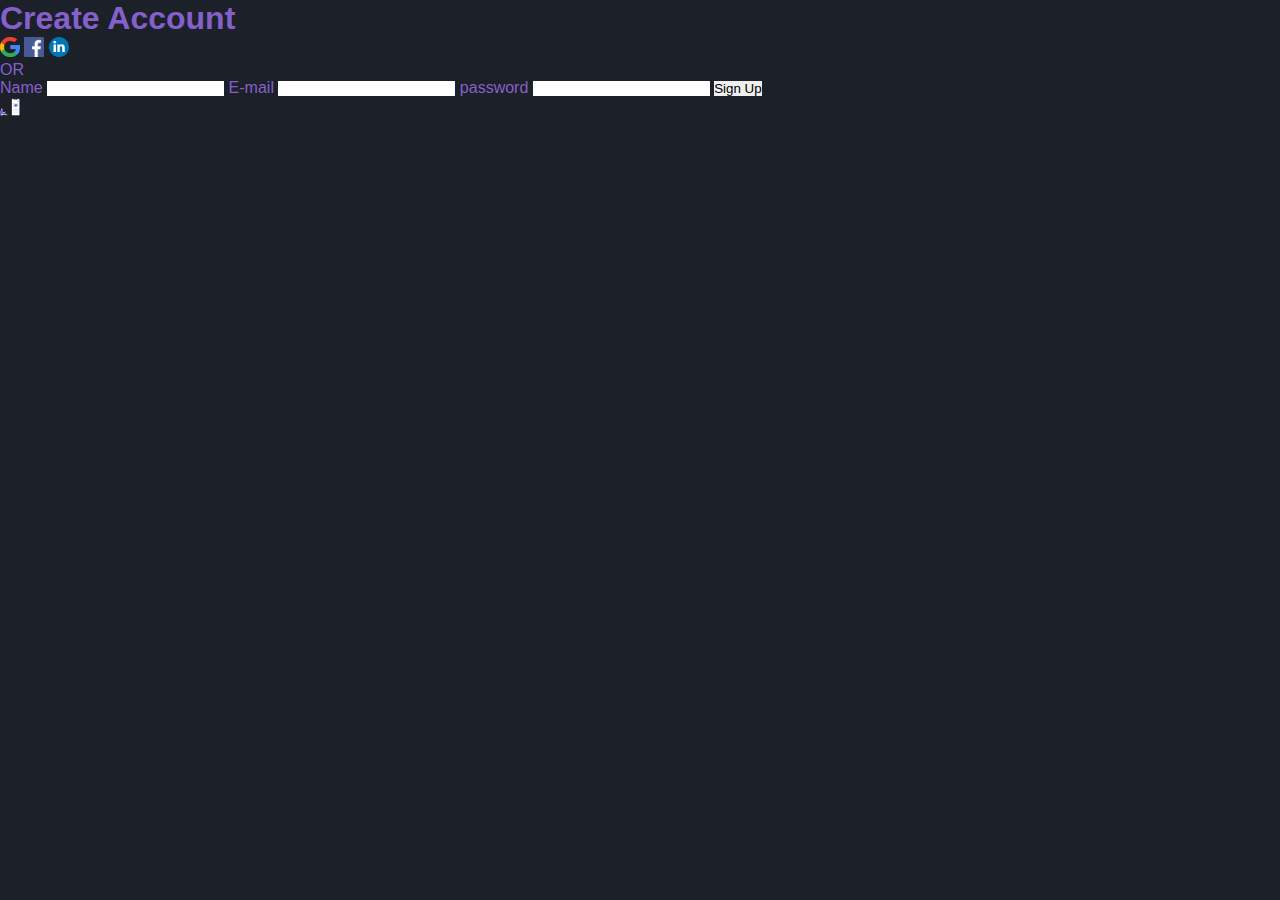
==== Layout_2/index.html @ 22633712 "pagina de login" ====
<!DOCTYPE html>
<html lang="pt-br">
<head>
    <meta charset="UTF-8">
    <meta name="viewport" content="width=device-width, initial-scale=1.0">
    <title>Login Page</title>
    <link rel="stylesheet" href="style.css">
</head>
<body>
    
    <main>
        <h1>Create Account</h1>
        <div class="social-midia">
            <a href="#"><img src="imagens/google.png" alt=""></a>
            <a href="#"><img src="imagens/facebook.png" alt=""></a>
            <a href="#"><img src="imagens/linkedin.png" alt=""></a>
        </div>
        <div class="alternative"><span>OR</span></div>

        <form action="">
            <label for="name">
                <span>Name</span>
                <input type="text" id="name" name="name">
            </label>
            <label for="email">
                <span>E-mail</span>
                <input type="email" id="email" name="email">
            </label>
            <label for="password">
                <span>password</span>
                <input type="password" id="password" name="password">
            </label>
            <input type="submit" value="Sign Up">
        </form>
    </main>
    <section class="imagens"><img src="imagens/mobile.svg" alt="Mobile"></section>
    <div class="circle"></div>
</body>
</html>
---- Layout_2/style.css ----
*{
    margin: 0;
    padding: 0;
    border: 0;
    box-sizing: border-box;
    font-family: 'Segoe UI', Tahoma, Geneva, Verdana, sans-serif;
}

body{
    background-color: #1b2029;
    color: rgb(133, 96, 202);
}

img {
    height: 20px;
    width: 20px;
    justify-content: space-around;
}
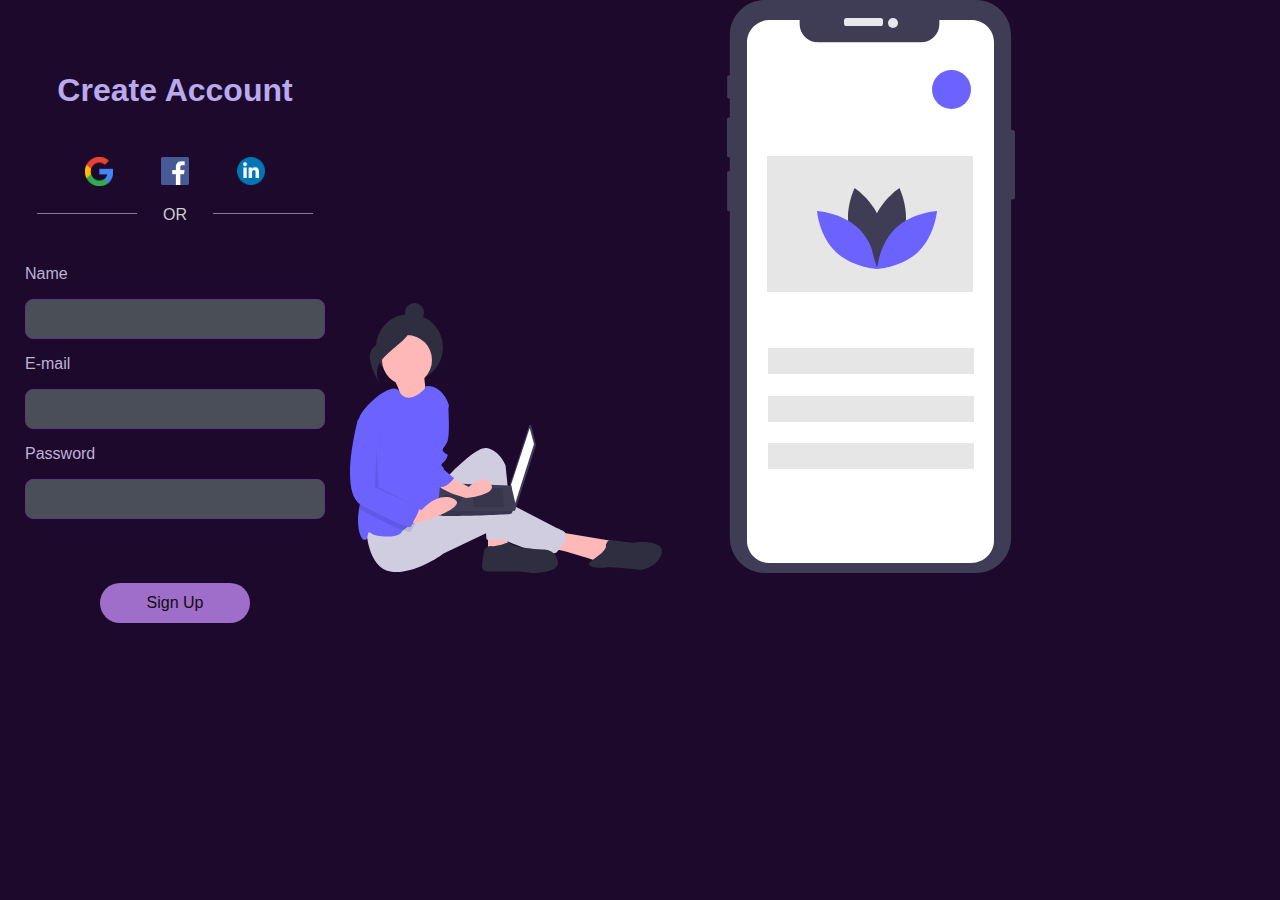
==== commit 839948ce: "finished" ====
--- a/Layout_2/index.html
+++ b/Layout_2/index.html
@@ -10,7 +10,7 @@
     
     <main>
         <h1>Create Account</h1>
-        <div class="social-midia">
+        <div class="social-media">
             <a href="#"><img src="imagens/google.png" alt=""></a>
             <a href="#"><img src="imagens/facebook.png" alt=""></a>
             <a href="#"><img src="imagens/linkedin.png" alt=""></a>
@@ -27,13 +27,12 @@
                 <input type="email" id="email" name="email">
             </label>
             <label for="password">
-                <span>password</span>
+                <span>Password</span>
                 <input type="password" id="password" name="password">
             </label>
             <input type="submit" value="Sign Up">
         </form>
     </main>
-    <section class="imagens"><img src="imagens/mobile.svg" alt="Mobile"></section>
-    <div class="circle"></div>
+    <section class="imagem"><img src="imagens/mobile.svg" alt="Mobile"></section>
 </body>
 </html>--- a/Layout_2/style.css
+++ b/Layout_2/style.css
@@ -7,12 +7,121 @@
 }
 
 body{
-    background-color: #1b2029;
-    color: rgb(133, 96, 202);
+    background-color: #1d092b;
+    color: rgb(191, 179, 214);
+    display: flex;
+    min-height: 80vh;
 }
 
-img {
-    height: 20px;
-    width: 20px;
-    justify-content: space-around;
-} +main {
+    display: flex;
+    width: 50hv;
+    flex-direction: column;
+    align-items: center;
+    justify-content: center;
+} 
+
+main h1 {
+    color: rgb(185, 170, 238);
+    font-size: 2rem;
+    margin-bottom: 3rem;
+}
+
+main .social-media{
+    display: flex;
+    align-content: center;
+}
+
+main .social-media{
+    text-decoration: none;
+}
+
+main .social-media img{
+    width: 28px;
+    margin-left: 3rem;
+}
+
+main .social-media a:first-child img{
+    margin-left: 0;
+}
+
+main .alternative{
+    margin-top: 1rem;
+}
+
+main .alternative span{
+    font-size: 1rem;
+    font-weight: 400px;
+    color: #cbcdd1;
+    position: relative;
+}
+
+main .alternative span::before, main .alternative span::after{
+    position: absolute;
+    content: '';
+    bottom: 50%;
+    right: 50px;
+    height: 1px;
+    width: 100px;
+    background-color: rgb(142, 120, 160);
+}
+
+main .alternative span::after{
+    left: 50px;
+}
+
+main form{
+    padding: 25px;
+    display: flex;
+    flex-direction: column;
+    align-items: center;
+}
+
+main form label{
+    display: flex;
+    flex-direction: column;
+}
+
+main form label span{
+    font-size: 1rem;
+    margin-top: 1rem
+}
+
+main form input{
+    background-color: #494e57;
+    width: 300px;
+    height: 40px;
+    padding: 0 0.5rem;
+    margin-top: 1rem;
+    outline: none;
+    color: #cbcdd1;
+    font-size: 1rem;
+    border: 1px solid rgb(91, 54, 133);
+    border-radius: 8px;
+    
+}
+
+main form input[type="submit"]{
+    cursor: pointer;
+    width: 50%;
+    margin-top: 4rem;
+    border: none;
+    border-radius: 20px;
+    background-color: rgb(158, 110, 202);
+    color: rgb(14, 13, 13);
+    transition: all .2s ease-in-out;
+}
+
+main form input[type="submit"]:hover{
+    background-color: rgb(108, 34, 172);
+}
+
+section .imagem{
+    display: flex;
+    align-items: flex-end;
+    padding: 1rem;
+}
+
+section .imagem img{
+    width: 90%;
+}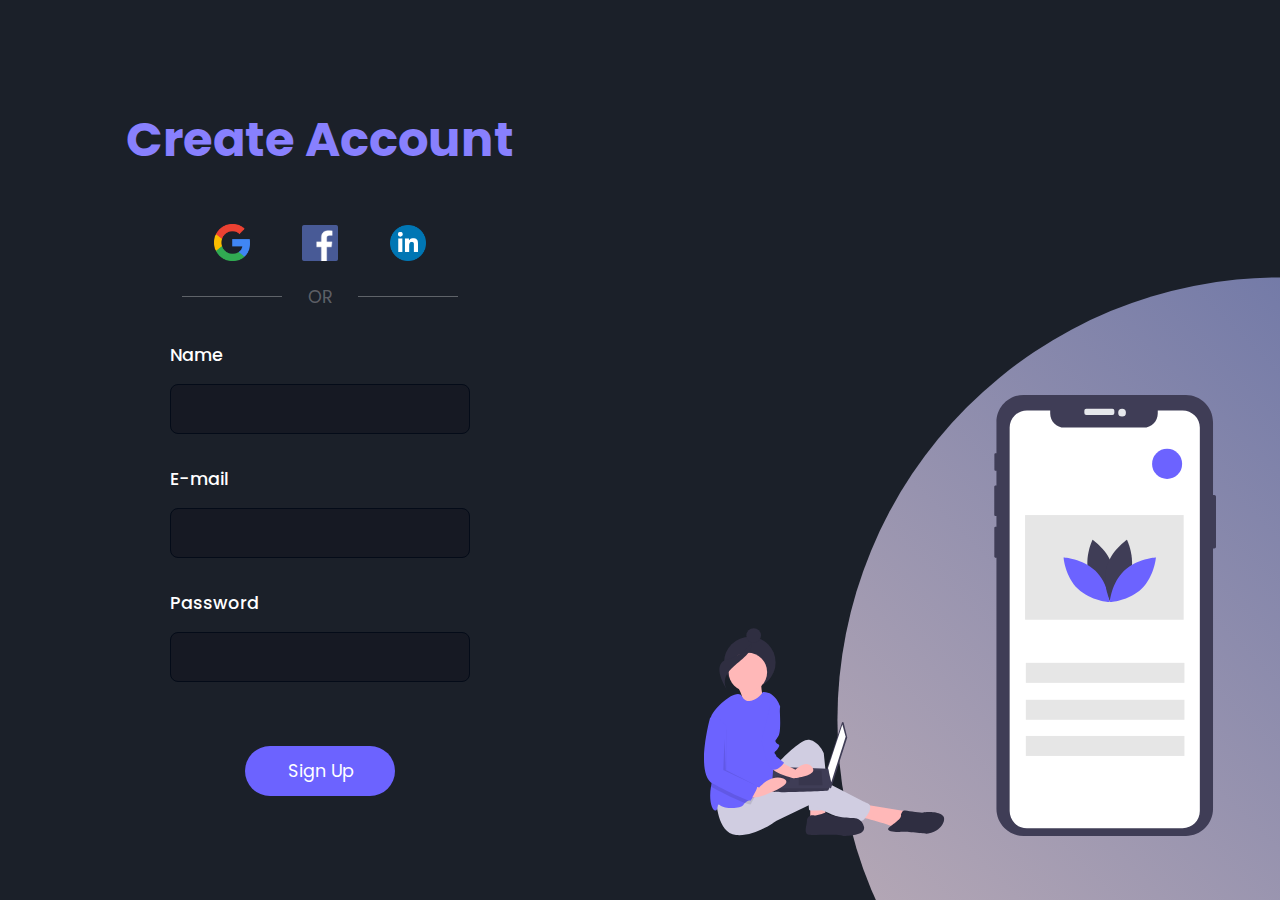
==== commit 04b86f52: "atualização" ====
--- a/Layout_2/index.html
+++ b/Layout_2/index.html
@@ -2,37 +2,52 @@
 <html lang="pt-br">
 <head>
     <meta charset="UTF-8">
+    <meta http-equiv="X-UA-Compatible" content="IE=edge">
     <meta name="viewport" content="width=device-width, initial-scale=1.0">
-    <title>Login Page</title>
+    <title>Sign Up Form</title>
     <link rel="stylesheet" href="style.css">
 </head>
 <body>
-    
     <main>
         <h1>Create Account</h1>
         <div class="social-media">
-            <a href="#"><img src="imagens/google.png" alt=""></a>
-            <a href="#"><img src="imagens/facebook.png" alt=""></a>
-            <a href="#"><img src="imagens/linkedin.png" alt=""></a>
+            <a href="#">
+                <img src="imagens/google.png" alt="Google">
+            </a>
+            <a href="#">
+                <img src="imagens/facebook.png" alt="Facebook">
+            </a>
+            <a href="#">
+                <img src="imagens/linkedin.png" alt="Linkedin">
+            </a>
         </div>
-        <div class="alternative"><span>OR</span></div>
+
+        <div class="alternative">
+            <span>OR</span>
+        </div>
 
         <form action="">
             <label for="name">
                 <span>Name</span>
                 <input type="text" id="name" name="name">
             </label>
+
             <label for="email">
                 <span>E-mail</span>
                 <input type="email" id="email" name="email">
             </label>
+
             <label for="password">
                 <span>Password</span>
                 <input type="password" id="password" name="password">
             </label>
-            <input type="submit" value="Sign Up">
+
+            <input type="submit" value="Sign Up" id="button">
         </form>
     </main>
-    <section class="imagem"><img src="imagens/mobile.svg" alt="Mobile"></section>
+    <section class="images">
+        <img src="imagens/mobile.svg" alt="Mobile">
+        <div class="circle"></div>
+    </section>
 </body>
 </html>--- a/Layout_2/style.css
+++ b/Layout_2/style.css
@@ -1,127 +1,154 @@
-*{
+@import url('https://fonts.googleapis.com/css2?family=Poppins:wght@100;200;300;400;500;600&display=swap');
+
+* {
     margin: 0;
     padding: 0;
     border: 0;
     box-sizing: border-box;
-    font-family: 'Segoe UI', Tahoma, Geneva, Verdana, sans-serif;
+    font-family: "Poppins", sans-serif;
 }
 
-body{
-    background-color: #1d092b;
-    color: rgb(191, 179, 214);
+body {
+    background: #1B2029;
+    color: white;
+    font-weight: 500;
     display: flex;
-    min-height: 80vh;
+    min-height: 100vh;
+    min-width: 100vw;
 }
 
 main {
+    width: 50vw;
     display: flex;
-    width: 50hv;
     flex-direction: column;
     align-items: center;
     justify-content: center;
-} 
+}
 
 main h1 {
-    color: rgb(185, 170, 238);
-    font-size: 2rem;
+    color: #8880FE;
+    font-size: 3rem;
     margin-bottom: 3rem;
+    text-align: center;
 }
 
-main .social-media{
+main.social-media {
     display: flex;
     align-content: center;
 }
 
-main .social-media{
+main .social-media a {
     text-decoration: none;
 }
 
-main .social-media img{
-    width: 28px;
+main .social-media img {
+    width: 36px;
     margin-left: 3rem;
 }
 
-main .social-media a:first-child img{
+main .social-media a:first-child img {
     margin-left: 0;
 }
 
-main .alternative{
+main .alternative {
     margin-top: 1rem;
 }
 
-main .alternative span{
-    font-size: 1rem;
-    font-weight: 400px;
-    color: #cbcdd1;
+main .alternative span {
+    font-size: 1.1rem;
+    font-weight: 400;
+    color: rgba(255, 255, 255, 0.3);
     position: relative;
 }
 
-main .alternative span::before, main .alternative span::after{
+main .alternative span::before, main .alternative span::after {
     position: absolute;
     content: '';
+    height: 1px;
+    width: 100px;
     bottom: 50%;
     right: 50px;
-    height: 1px;
-    width: 100px;
-    background-color: rgb(142, 120, 160);
+    background: rgba(255, 255, 255, 0.3);
 }
 
-main .alternative span::after{
+main .alternative span::after {
     left: 50px;
 }
 
-main form{
-    padding: 25px;
+main form {
     display: flex;
     flex-direction: column;
     align-items: center;
 }
 
-main form label{
+main form label {
     display: flex;
     flex-direction: column;
 }
 
-main form label span{
-    font-size: 1rem;
-    margin-top: 1rem
+main form label span {
+    font-size: 1.1rem;
+    margin-top: 2rem;
 }
 
-main form input{
-    background-color: #494e57;
+main form input {
+    background: #161923;
     width: 300px;
-    height: 40px;
+    height: 50px;
     padding: 0 0.5rem;
     margin-top: 1rem;
     outline: none;
-    color: #cbcdd1;
+    color: rgba(166, 166, 166);
     font-size: 1rem;
-    border: 1px solid rgb(91, 54, 133);
+    border: 1px solid #040B18;
     border-radius: 8px;
-    
 }
 
-main form input[type="submit"]{
+main form input[type="submit"] {
     cursor: pointer;
     width: 50%;
     margin-top: 4rem;
     border: none;
-    border-radius: 20px;
-    background-color: rgb(158, 110, 202);
-    color: rgb(14, 13, 13);
-    transition: all .2s ease-in-out;
+    border-radius: 32px;
+    background: #6C63FF;
+    color: white;
+    font-size: 1.1rem;
+    transition: all .3s ease-in-out;
 }
 
-main form input[type="submit"]:hover{
-    background-color: rgb(108, 34, 172);
+main form input[type="submit"]:hover {
+    background: #5952d4;
 }
 
-section .imagem{
+section.images {
+    width: 50vw;
     display: flex;
     align-items: flex-end;
-    padding: 1rem;
+    justify-content: flex-end;
+    padding: 4rem;
 }
 
-section .imagem img{
-    width: 90%;
+section.images img {
+    width: 100%;
+}
+
+section.images .circle {
+    position: absolute;
+    height: 100%;
+    width: 100%;
+    top: 0;
+    left: 0;
+    background: linear-gradient(45deg, #E8CBC0, #636FA4);
+    clip-path: circle(40% at right 80%);
+    z-index: -1;
+}
+
+@media only screen and (min-width: 900px) and (max-width: 1200px) {
+    section.images img {
+        width: 110%;
+    }
+
+    section.images .circle {
+        clip-path: circle(35% at right 80%);
+    }
 }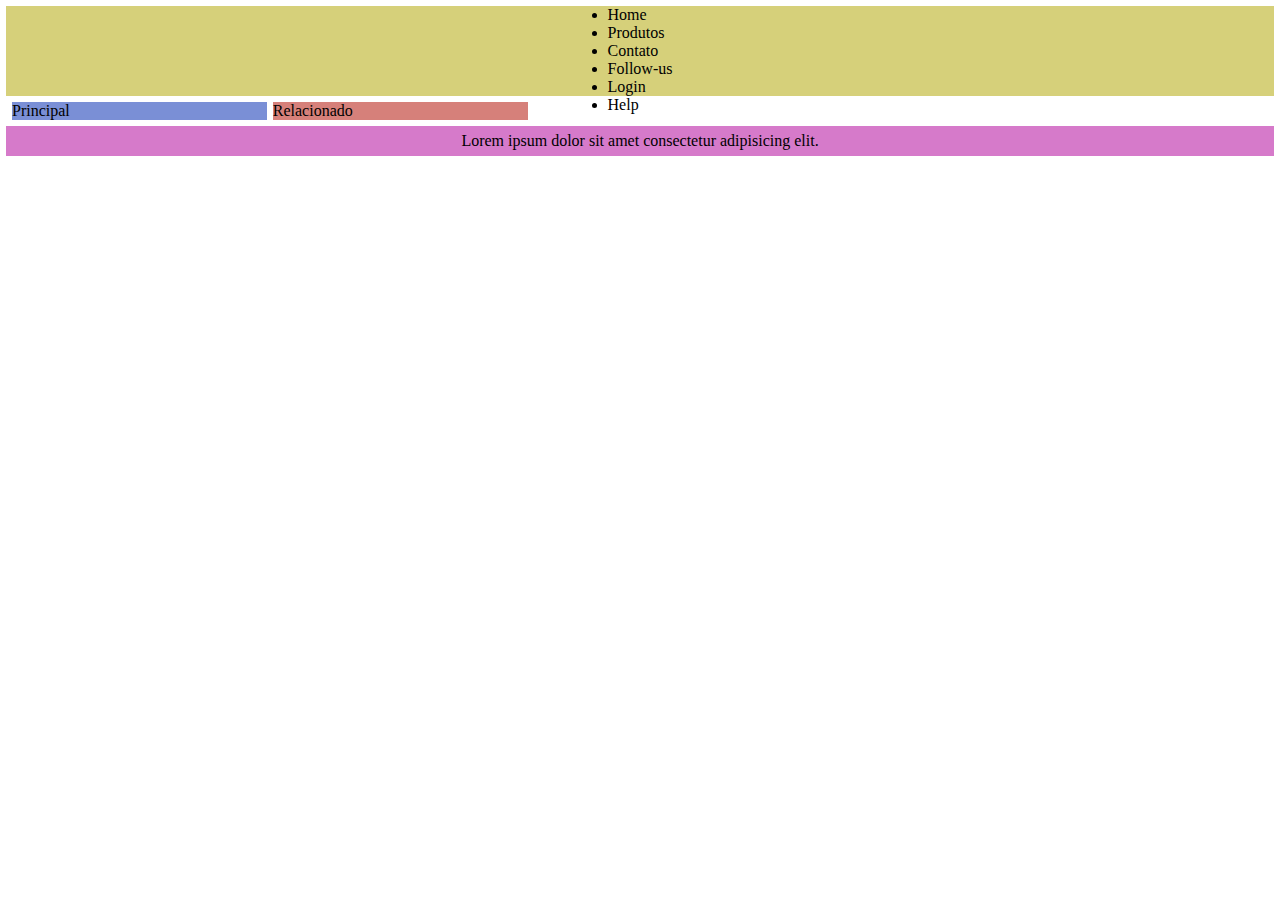
==== commit 6c197460: "layout 2" ====
--- a/Layout_2/index.html
+++ b/Layout_2/index.html
@@ -2,52 +2,27 @@
 <html lang="pt-br">
 <head>
     <meta charset="UTF-8">
-    <meta http-equiv="X-UA-Compatible" content="IE=edge">
     <meta name="viewport" content="width=device-width, initial-scale=1.0">
-    <title>Sign Up Form</title>
+    <title>Sites Reponsivos</title>
     <link rel="stylesheet" href="style.css">
 </head>
 <body>
-    <main>
-        <h1>Create Account</h1>
-        <div class="social-media">
-            <a href="#">
-                <img src="imagens/google.png" alt="Google">
-            </a>
-            <a href="#">
-                <img src="imagens/facebook.png" alt="Facebook">
-            </a>
-            <a href="#">
-                <img src="imagens/linkedin.png" alt="Linkedin">
-            </a>
-        </div>
-
-        <div class="alternative">
-            <span>OR</span>
-        </div>
-
-        <form action="">
-            <label for="name">
-                <span>Name</span>
-                <input type="text" id="name" name="name">
-            </label>
-
-            <label for="email">
-                <span>E-mail</span>
-                <input type="email" id="email" name="email">
-            </label>
-
-            <label for="password">
-                <span>Password</span>
-                <input type="password" id="password" name="password">
-            </label>
-
-            <input type="submit" value="Sign Up" id="button">
-        </form>
-    </main>
-    <section class="images">
-        <img src="imagens/mobile.svg" alt="Mobile">
-        <div class="circle"></div>
-    </section>
+    <header>
+        <ul>
+            <li>Home</li>
+            <li>Produtos</li>
+            <li>Contato</li>
+            <li>Follow-us</li>
+            <li>Login</li>
+            <li>Help</li>
+        </ul>
+    </header>
+    <nav></nav>
+    <main>Principal</main>
+    <aside>Relacionado</aside>
+    <footer>
+        <p>Lorem ipsum dolor sit amet consectetur adipisicing elit. </p>
+    </footer>
+    
 </body>
 </html>--- a/Layout_2/style.css
+++ b/Layout_2/style.css
@@ -1,154 +1,61 @@
-@import url('https://fonts.googleapis.com/css2?family=Poppins:wght@100;200;300;400;500;600&display=swap');
-
-* {
+*{
+    padding: 0;
     margin: 0;
-    padding: 0;
-    border: 0;
     box-sizing: border-box;
-    font-family: "Poppins", sans-serif;
+    
 }
 
-body {
-    background: #1B2029;
-    color: white;
-    font-weight: 500;
+
+body{
     display: flex;
-    min-height: 100vh;
-    min-width: 100vw;
+    flex-wrap: wrap;
+    margin: 3px;
+    flex: 1 1 100vh;
 }
 
-main {
-    width: 50vw;
+header{
+    
+    background-color: rgb(214, 208, 122);
+    margin: 3px;
+    width: 100%;
+    height: 10vh;
+    justify-content: space-around;
+    flex-wrap: wrap;
     display: flex;
-    flex-direction: column;
-    align-items: center;
-    justify-content: center;
+    flex-direction: row;
 }
 
-main h1 {
-    color: #8880FE;
-    font-size: 3rem;
-    margin-bottom: 3rem;
-    text-align: center;
+
+nav {
+    display: flex;
+    background-color: rgb(148, 214, 122);
+    margin: 3px;
+    
 }
 
-main.social-media {
+
+main{
     display: flex;
-    align-content: center;
+    background-color: rgb(122, 143, 214);
+    margin: 3px;
+    width: 20%;
 }
 
-main .social-media a {
-    text-decoration: none;
+
+aside{
+    display: flex;
+    background-color: rgb(214, 128, 122);
+    margin: 3px;
+    width: 20%;
 }
 
-main .social-media img {
-    width: 36px;
-    margin-left: 3rem;
-}
 
-main .social-media a:first-child img {
-    margin-left: 0;
-}
-
-main .alternative {
-    margin-top: 1rem;
-}
-
-main .alternative span {
-    font-size: 1.1rem;
-    font-weight: 400;
-    color: rgba(255, 255, 255, 0.3);
-    position: relative;
-}
-
-main .alternative span::before, main .alternative span::after {
-    position: absolute;
-    content: '';
-    height: 1px;
-    width: 100px;
-    bottom: 50%;
-    right: 50px;
-    background: rgba(255, 255, 255, 0.3);
-}
-
-main .alternative span::after {
-    left: 50px;
-}
-
-main form {
+footer{
     display: flex;
-    flex-direction: column;
+    background-color: rgb(214, 122, 202);
+    margin: 3px;
+    width: 100%;
+    height: 30px;
+    justify-content: center;
     align-items: center;
-}
-
-main form label {
-    display: flex;
-    flex-direction: column;
-}
-
-main form label span {
-    font-size: 1.1rem;
-    margin-top: 2rem;
-}
-
-main form input {
-    background: #161923;
-    width: 300px;
-    height: 50px;
-    padding: 0 0.5rem;
-    margin-top: 1rem;
-    outline: none;
-    color: rgba(166, 166, 166);
-    font-size: 1rem;
-    border: 1px solid #040B18;
-    border-radius: 8px;
-}
-
-main form input[type="submit"] {
-    cursor: pointer;
-    width: 50%;
-    margin-top: 4rem;
-    border: none;
-    border-radius: 32px;
-    background: #6C63FF;
-    color: white;
-    font-size: 1.1rem;
-    transition: all .3s ease-in-out;
-}
-
-main form input[type="submit"]:hover {
-    background: #5952d4;
-}
-
-section.images {
-    width: 50vw;
-    display: flex;
-    align-items: flex-end;
-    justify-content: flex-end;
-    padding: 4rem;
-}
-
-section.images img {
-    width: 100%;
-}
-
-section.images .circle {
-    position: absolute;
-    height: 100%;
-    width: 100%;
-    top: 0;
-    left: 0;
-    background: linear-gradient(45deg, #E8CBC0, #636FA4);
-    clip-path: circle(40% at right 80%);
-    z-index: -1;
-}
-
-@media only screen and (min-width: 900px) and (max-width: 1200px) {
-    section.images img {
-        width: 110%;
-    }
-
-    section.images .circle {
-        clip-path: circle(35% at right 80%);
-    }
 }